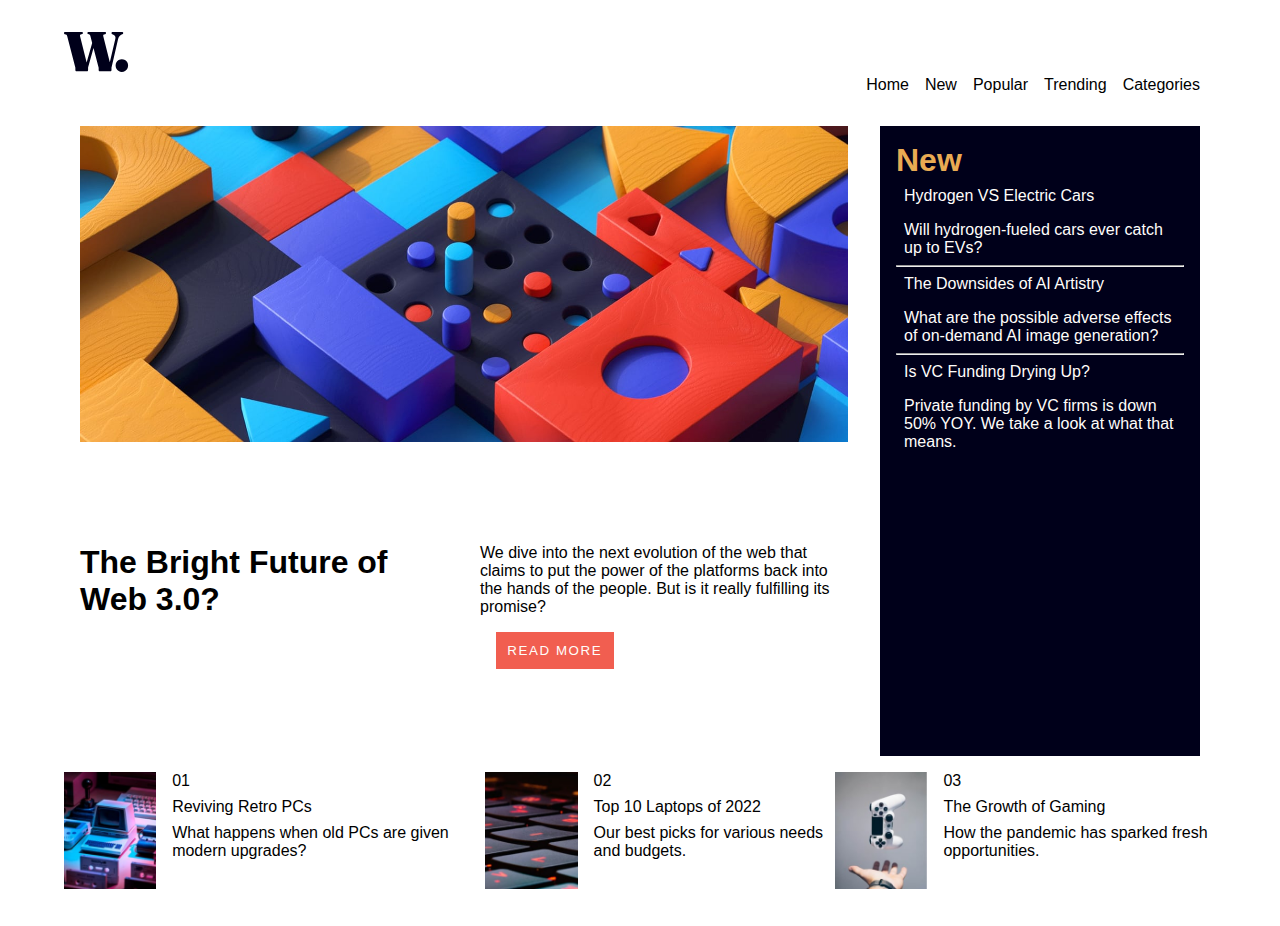
==== index.html @ 140a80dd "first" ====
<!DOCTYPE html>
<html lang="en">
<head>
  <meta charset="UTF-8">
  <meta name="viewport" content="width=device-width, initial-scale=1.0"> <!-- displays site properly based on user's device -->

  <link rel="icon" type="image/png" sizes="32x32" href="./images/favicon-32x32.png">
  
  <link rel="stylesheet" href="news.css">

  <link rel="stylesheet" href="(https://fonts.google.com/specimen/Inter)">

  <title>Frontend Mentor | News homepage</title>

</head>
<body>
<header>
  <svg width="65" height="40" xmlns="http://www.w3.org/2000/svg"><path d="M23.016 39.2c.317 0 .574-.093.77-.28.196-.187.294-.457.294-.812v-1.82c0-.448.033-.84.098-1.176.065-.336.145-.663.238-.98l5.09-18.122 4.822 18.57c.112.384.193.682.243.895l.023.099c.047.215.07.453.07.714v1.82c0 .355.098.625.294.812.196.187.453.28.77.28h10.696c.299 0 .55-.093.756-.28.205-.187.308-.457.308-.812v-1.82c0-.373.023-.705.07-.994.047-.29.135-.677.266-1.162L54.04 7.224c.299-1.25.765-2.254 1.4-3.01.635-.756 1.363-1.311 2.184-1.666l.672-.308c.336-.168.574-.331.714-.49.14-.159.21-.369.21-.63 0-.336-.117-.607-.35-.812C58.637.103 58.287 0 57.82 0h-8.904c-.467 0-.817.103-1.05.308-.233.205-.35.476-.35.812 0 .261.06.471.182.63.121.159.313.303.574.434l.616.224c1.12.41 1.871.999 2.254 1.764s.453 1.661.21 2.688l-5.535 23.486-6.477-25.81c-.133-.58-.17-1.018-.11-1.31l.026-.104c.093-.29.317-.49.672-.602l1.232-.336c.299-.112.518-.257.658-.434a.986.986 0 0 0 .21-.63c0-.355-.112-.63-.336-.826C41.468.098 41.122 0 40.656 0H24.78c-.448 0-.789.098-1.022.294-.233.196-.35.471-.35.826 0 .224.06.415.182.574.121.159.322.294.602.406l1.176.42c.261.093.462.243.602.448.14.205.294.607.462 1.204l1.751 6.742-5.553 19.475L16.128 4.48c-.147-.49-.194-.898-.14-1.223l.028-.135c.093-.345.327-.574.7-.686l1.456-.336c.504-.168.756-.504.756-1.008 0-.336-.112-.602-.336-.798C18.368.098 18.022 0 17.556 0H1.344C.896 0 .56.098.336.294.112.49 0 .756 0 1.092c0 .224.056.434.168.63.112.196.29.35.532.462l1.232.392c.355.13.625.308.812.532.187.224.345.579.476 1.064l7.84 30.408c.112.43.191.751.238.966.047.215.07.462.07.742v1.82c0 .355.103.625.308.812.205.187.467.28.784.28h10.556Zm34.804.7c1.195 0 2.263-.29 3.206-.868a6.338 6.338 0 0 0 2.24-2.338c.55-.98.826-2.04.826-3.178 0-1.157-.275-2.212-.826-3.164a6.325 6.325 0 0 0-2.24-2.282c-.943-.57-2.011-.854-3.206-.854-1.157 0-2.207.285-3.15.854a6.325 6.325 0 0 0-2.24 2.282c-.55.952-.826 2.007-.826 3.164 0 1.139.275 2.198.826 3.178.55.98 1.297 1.76 2.24 2.338.943.579 1.993.868 3.15.868Z" fill="#00001A"/></svg>
  <ul>
    <li> Home </li>
    <li> New </li>
    <li> Popular </li>
    <li> Trending </li>
    <li> Categories </li>
  </ul>
</header>

<main>
  
  <img src=".\assets\images\image-web-3-desktop.jpg" alt="image-web-3-desktop">
 
  <h1>The Bright Future of Web 3.0?</h1>

  <div class="ceneterd">
  <p>We dive into the next evolution of the web that claims to put the power of the platforms back into the hands of the people. 
  But is it really fulfilling its promise?</p>

  <button> READ MORE </button>
  </div>

  <div class="side">

  <h1>New</h1> 

  <p>Hydrogen VS Electric Cars</p>
  <p>Will hydrogen-fueled cars ever catch up to EVs?</p>
    <hr>
  <p>The Downsides of AI Artistry</p>
  <p>What are the possible adverse effects of on-demand AI image generation?</p>
  <hr>
  <p>Is VC Funding Drying Up?</p>
  <p>Private funding by VC firms is down 50% YOY. We take a look at what that means.</p>
</div>
</main>



<footer>
<ul>
  <li>
    <img src=".\assets\images\image-retro-pcs.jpg" alt="image-retro-pcs">
  <div class="footer1">
    <p>01</p>
  <p>Reviving Retro PCs</p>
  <p>What happens when old PCs are given modern upgrades?</p>
  </div> 
</li>

  <li>
    <img src="assets\images\image-top-laptops.jpg" alt="image-top-laptops">
    <div class="footer2">
    <p>02</p>
  <p>Top 10 Laptops of 2022</p>
  <p>Our best picks for various needs and budgets.</p>
    </div> 
</li>

  <li>
    <img src="assets\images\image-gaming-growth.jpg" alt="image-gaming-growth">
    <div class="footer3">
    <p>03</p>
  <p>The Growth of Gaming</p>
  <p>How the pandemic has sparked fresh opportunities.</p>
    </div> 
</li>

</ul>

</footer>

</body>
</html>
---- news.css ----
:root{
    --Soft-orange: hsl(35, 77%, 62%);
    --Soft-red: hsl(5, 85%, 63%);
    --Off-white: hsl(36, 100%, 99%);
    --Grayish-blue: hsl(233, 8%, 79%);
    --Dark-grayish-blue: hsl(236, 13%, 42%);
    --Very-dark-blue: hsl(240, 100%, 5%);
    }


    *{
        box-sizing: border-box;
        padding: 0;
        margin: 0;
        list-style-type: none;
        font-family: 'Inter', sans-serif;
    }

    body{
        max-width: 100vw;
        max-height: 100vh;
        /* display: flex;
        flex-direction: column; */
        font-size: 1rem;
        margin: 4rem;
        margin-top: 2rem;
    }

    header{
        max-height: 10vh;
    }

    header ul{
        display: flex;
        flex-direction: row;
        justify-content: flex-end;
    }

    header ul li{
       padding-right: 1rem; 
       display: flex;
        flex-direction: row;
        justify-content: flex-end;
    }

    main{
        display: grid;
        grid-template-columns: 1fr 1fr 1fr;
        height: 70vh;
        margin: 1rem;
        margin-top: 2rem;
        gap: 2rem;

    }

    main img{
        grid-column: 1/3;
        width: 60vw;
    }


    button{
        letter-spacing: 0.1rem;
        background-color:var(--Soft-red);
        color: var(--Off-white);
        border: none;
        padding: 0.7rem;
        margin: 1rem;
    }

    .side{
        grid-column: 3/4;
        grid-row: -1/-3;
        background-color: var(--Very-dark-blue);
        color: var(--Off-white);
        padding: 1rem;
    }

    .side h1{
       color: var(--Soft-orange);
    }

    .side p{
        padding: 0.5rem;
    }
   

    footer{
        margin-bottom: 0;
        max-height: 10vh;
    }

    footer ul{
        display: flex;
        flex-direction: row;

    }
    footer ul li{
        display: flex;
        flex-direction: row;
    }

    .footer1, .footer2, .footer3{
        display: flex;
        flex-direction:column;
        padding-left: 1rem;
    }

    .footer1 p:nth-child(2), .footer2 p:nth-child(2), .footer3 p:nth-child(2){
        padding-top: 0.5rem;
        padding-bottom: 0.5rem;
    }

    footer img{
        height: 13vh;
    }
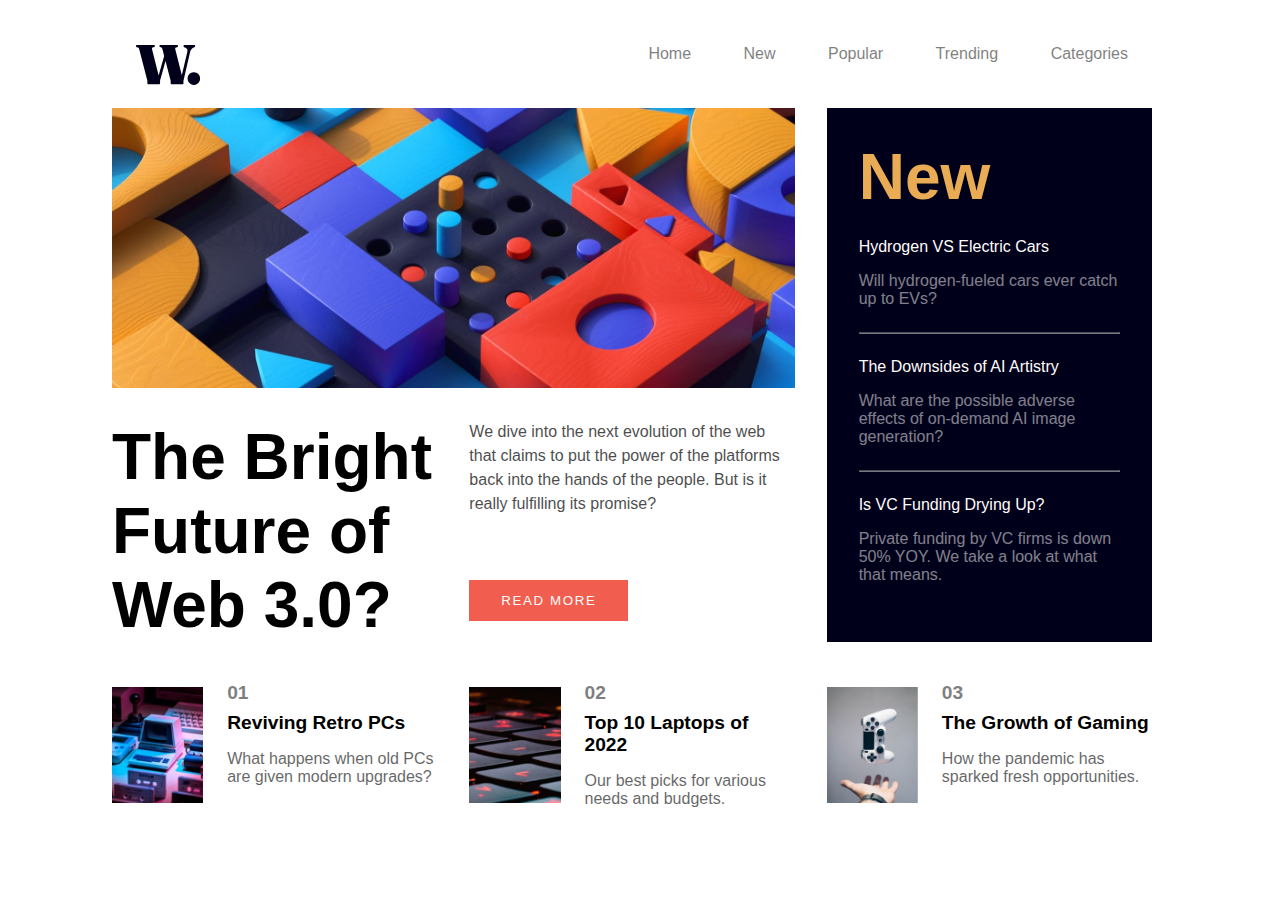
==== commit fc3b5a3d: "changing file name" ====
--- a/index.html
+++ b/index.html
@@ -14,16 +14,27 @@
 
 </head>
 <body>
-<header>
-  <svg width="65" height="40" xmlns="http://www.w3.org/2000/svg"><path d="M23.016 39.2c.317 0 .574-.093.77-.28.196-.187.294-.457.294-.812v-1.82c0-.448.033-.84.098-1.176.065-.336.145-.663.238-.98l5.09-18.122 4.822 18.57c.112.384.193.682.243.895l.023.099c.047.215.07.453.07.714v1.82c0 .355.098.625.294.812.196.187.453.28.77.28h10.696c.299 0 .55-.093.756-.28.205-.187.308-.457.308-.812v-1.82c0-.373.023-.705.07-.994.047-.29.135-.677.266-1.162L54.04 7.224c.299-1.25.765-2.254 1.4-3.01.635-.756 1.363-1.311 2.184-1.666l.672-.308c.336-.168.574-.331.714-.49.14-.159.21-.369.21-.63 0-.336-.117-.607-.35-.812C58.637.103 58.287 0 57.82 0h-8.904c-.467 0-.817.103-1.05.308-.233.205-.35.476-.35.812 0 .261.06.471.182.63.121.159.313.303.574.434l.616.224c1.12.41 1.871.999 2.254 1.764s.453 1.661.21 2.688l-5.535 23.486-6.477-25.81c-.133-.58-.17-1.018-.11-1.31l.026-.104c.093-.29.317-.49.672-.602l1.232-.336c.299-.112.518-.257.658-.434a.986.986 0 0 0 .21-.63c0-.355-.112-.63-.336-.826C41.468.098 41.122 0 40.656 0H24.78c-.448 0-.789.098-1.022.294-.233.196-.35.471-.35.826 0 .224.06.415.182.574.121.159.322.294.602.406l1.176.42c.261.093.462.243.602.448.14.205.294.607.462 1.204l1.751 6.742-5.553 19.475L16.128 4.48c-.147-.49-.194-.898-.14-1.223l.028-.135c.093-.345.327-.574.7-.686l1.456-.336c.504-.168.756-.504.756-1.008 0-.336-.112-.602-.336-.798C18.368.098 18.022 0 17.556 0H1.344C.896 0 .56.098.336.294.112.49 0 .756 0 1.092c0 .224.056.434.168.63.112.196.29.35.532.462l1.232.392c.355.13.625.308.812.532.187.224.345.579.476 1.064l7.84 30.408c.112.43.191.751.238.966.047.215.07.462.07.742v1.82c0 .355.103.625.308.812.205.187.467.28.784.28h10.556Zm34.804.7c1.195 0 2.263-.29 3.206-.868a6.338 6.338 0 0 0 2.24-2.338c.55-.98.826-2.04.826-3.178 0-1.157-.275-2.212-.826-3.164a6.325 6.325 0 0 0-2.24-2.282c-.943-.57-2.011-.854-3.206-.854-1.157 0-2.207.285-3.15.854a6.325 6.325 0 0 0-2.24 2.282c-.55.952-.826 2.007-.826 3.164 0 1.139.275 2.198.826 3.178.55.98 1.297 1.76 2.24 2.338.943.579 1.993.868 3.15.868Z" fill="#00001A"/></svg>
-  <ul>
-    <li> Home </li>
-    <li> New </li>
-    <li> Popular </li>
-    <li> Trending </li>
-    <li> Categories </li>
-  </ul>
-</header>
+  <nav>  
+    <svg width="65" height="40" xmlns="http://www.w3.org/2000/svg"><path d="M23.016 39.2c.317 0 .574-.093.77-.28.196-.187.294-.457.294-.812v-1.82c0-.448.033-.84.098-1.176.065-.336.145-.663.238-.98l5.09-18.122 4.822 18.57c.112.384.193.682.243.895l.023.099c.047.215.07.453.07.714v1.82c0 .355.098.625.294.812.196.187.453.28.77.28h10.696c.299 0 .55-.093.756-.28.205-.187.308-.457.308-.812v-1.82c0-.373.023-.705.07-.994.047-.29.135-.677.266-1.162L54.04 7.224c.299-1.25.765-2.254 1.4-3.01.635-.756 1.363-1.311 2.184-1.666l.672-.308c.336-.168.574-.331.714-.49.14-.159.21-.369.21-.63 0-.336-.117-.607-.35-.812C58.637.103 58.287 0 57.82 0h-8.904c-.467 0-.817.103-1.05.308-.233.205-.35.476-.35.812 0 .261.06.471.182.63.121.159.313.303.574.434l.616.224c1.12.41 1.871.999 2.254 1.764s.453 1.661.21 2.688l-5.535 23.486-6.477-25.81c-.133-.58-.17-1.018-.11-1.31l.026-.104c.093-.29.317-.49.672-.602l1.232-.336c.299-.112.518-.257.658-.434a.986.986 0 0 0 .21-.63c0-.355-.112-.63-.336-.826C41.468.098 41.122 0 40.656 0H24.78c-.448 0-.789.098-1.022.294-.233.196-.35.471-.35.826 0 .224.06.415.182.574.121.159.322.294.602.406l1.176.42c.261.093.462.243.602.448.14.205.294.607.462 1.204l1.751 6.742-5.553 19.475L16.128 4.48c-.147-.49-.194-.898-.14-1.223l.028-.135c.093-.345.327-.574.7-.686l1.456-.336c.504-.168.756-.504.756-1.008 0-.336-.112-.602-.336-.798C18.368.098 18.022 0 17.556 0H1.344C.896 0 .56.098.336.294.112.49 0 .756 0 1.092c0 .224.056.434.168.63.112.196.29.35.532.462l1.232.392c.355.13.625.308.812.532.187.224.345.579.476 1.064l7.84 30.408c.112.43.191.751.238.966.047.215.07.462.07.742v1.82c0 .355.103.625.308.812.205.187.467.28.784.28h10.556Zm34.804.7c1.195 0 2.263-.29 3.206-.868a6.338 6.338 0 0 0 2.24-2.338c.55-.98.826-2.04.826-3.178 0-1.157-.275-2.212-.826-3.164a6.325 6.325 0 0 0-2.24-2.282c-.943-.57-2.011-.854-3.206-.854-1.157 0-2.207.285-3.15.854a6.325 6.325 0 0 0-2.24 2.282c-.55.952-.826 2.007-.826 3.164 0 1.139.275 2.198.826 3.178.55.98 1.297 1.76 2.24 2.338.943.579 1.993.868 3.15.868Z" fill="#00001A"/></svg>
+         <ul>
+           <li> Home </li>
+           <li> New </li>
+           <li> Popular </li>
+           <li> Trending </li>
+           <li> Categories </li>
+         </ul>
+     <svg width="40" height="17" xmlns="http://www.w3.org/2000/svg"><g fill="#00001A" fill-rule="evenodd"><path d="M0 0h40v3H0zM0 7h40v3H0zM0 14h40v3H0z"/><path d="M0 0h40v3H0z"/></g></svg>
+ </nav>
+ <div class="mob-view">
+     <svg width="32" height="31" xmlns="http://www.w3.org/2000/svg"><g fill="#00001A" fill-rule="evenodd"><path d="m2.919.297 28.284 28.284-2.122 2.122L.797 2.419z"/><path d="M.797 28.581 29.081.297l2.122 2.122L2.919 30.703z"/></g></svg>
+     <ul>
+         <li> Home </li>
+         <li> New </li>
+         <li> Popular </li>
+         <li> Trending </li>
+         <li> Categories </li>
+       </ul>
+ </div>
 
 <main>
   
@@ -31,62 +42,62 @@
  
   <h1>The Bright Future of Web 3.0?</h1>
 
-  <div class="ceneterd">
+  <div class="centered">
   <p>We dive into the next evolution of the web that claims to put the power of the platforms back into the hands of the people. 
   But is it really fulfilling its promise?</p>
 
   <button> READ MORE </button>
   </div>
 
-  <div class="side">
+<div class="side">
 
-  <h1>New</h1> 
+    <h1>New</h1> 
 
-  <p>Hydrogen VS Electric Cars</p>
-  <p>Will hydrogen-fueled cars ever catch up to EVs?</p>
+    <p>Hydrogen VS Electric Cars</p>
+    <p>Will hydrogen-fueled cars ever catch up to EVs?</p>
+    
     <hr>
-  <p>The Downsides of AI Artistry</p>
-  <p>What are the possible adverse effects of on-demand AI image generation?</p>
-  <hr>
-  <p>Is VC Funding Drying Up?</p>
-  <p>Private funding by VC firms is down 50% YOY. We take a look at what that means.</p>
+
+    <p>The Downsides of AI Artistry</p>
+    <p>What are the possible adverse effects of on-demand AI image generation?</p>
+  
+    <hr>
+
+    <p>Is VC Funding Drying Up?</p>
+    <p>Private funding by VC firms is down 50% YOY. We take a look at what that means.</p>
 </div>
-</main>
 
 
-
-<footer>
-<ul>
-  <li>
+<div class="last">
     <img src=".\assets\images\image-retro-pcs.jpg" alt="image-retro-pcs">
-  <div class="footer1">
+  <div class="lower1">
     <p>01</p>
   <p>Reviving Retro PCs</p>
   <p>What happens when old PCs are given modern upgrades?</p>
   </div> 
-</li>
+</div>
 
-  <li>
+<div class="last">
     <img src="assets\images\image-top-laptops.jpg" alt="image-top-laptops">
-    <div class="footer2">
+    <div class="lower2">
     <p>02</p>
   <p>Top 10 Laptops of 2022</p>
   <p>Our best picks for various needs and budgets.</p>
     </div> 
-</li>
+  </div>
 
-  <li>
+  <div class="last">
     <img src="assets\images\image-gaming-growth.jpg" alt="image-gaming-growth">
-    <div class="footer3">
+    <div class="lower3">
     <p>03</p>
   <p>The Growth of Gaming</p>
   <p>How the pandemic has sparked fresh opportunities.</p>
     </div> 
-</li>
+  </div>
 
-</ul>
 
-</footer>
+
+</main>
 
 </body>
 </html>--- a/news.css
+++ b/news.css
@@ -18,100 +18,230 @@
     }
 
     body{
-        max-width: 100vw;
-        max-height: 100vh;
-        /* display: flex;
-        flex-direction: column; */
+        max-width: 90vw;
+        max-height: 80vh;
         font-size: 1rem;
-        margin: 4rem;
-        margin-top: 2rem;
-    }
-
-    header{
-        max-height: 10vh;
-    }
-
-    header ul{
+        padding: 0rem 0 0 7rem;
         display: flex;
-        flex-direction: row;
-        justify-content: flex-end;
-    }
-
-    header ul li{
-       padding-right: 1rem; 
-       display: flex;
-        flex-direction: row;
-        justify-content: flex-end;
+        flex-direction: column;
+        align-items: center;
+        justify-content: center;
+    }
+
+    nav{
+        position: absolute;
+        display: flex;
+        width: 90vw;
+        padding: 0rem 5rem; 
+        top:5vh;
+
+    }
+
+    nav ul{
+        position: absolute;
+        right: 5rem;
+    }
+    nav ul li{
+        display: inline-block;
+        padding-left: 3rem;
+        opacity: 50%;
+    }
+
+
+    nav svg:last-child{
+        visibility: hidden;
+    }
+
+    .mob-view{
+        visibility: hidden;
+    }
+
+    nav ul li:hover{
+        color: var(--Soft-red);
+        cursor: pointer;
     }
 
     main{
         display: grid;
         grid-template-columns: 1fr 1fr 1fr;
-        height: 70vh;
-        margin: 1rem;
-        margin-top: 2rem;
+        grid-template-rows: 1fr 1fr 1fr;
+        max-height: 70vh;
         gap: 2rem;
-
     }
 
     main img{
         grid-column: 1/3;
-        width: 60vw;
-    }
-
+        grid-row: 1/2;
+        width: 100%;
+        height: 100%;
+        object-fit: contain;
+    }
+
+    main h1{
+        font-size: 4rem;
+    }
+    .centered p{
+        opacity: 70%;
+        padding-bottom: 2rem;
+        line-height: 1.5rem;
+    }
 
     button{
         letter-spacing: 0.1rem;
         background-color:var(--Soft-red);
         color: var(--Off-white);
         border: none;
-        padding: 0.7rem;
-        margin: 1rem;
+        padding: 0.8rem 2rem;
+        margin-top: 2rem;
+    }
+    button:hover{
+        cursor: pointer;
+        color: var(--Off-white);
+        background-color: var(--Very-dark-blue);
     }
 
     .side{
         grid-column: 3/4;
-        grid-row: -1/-3;
+        grid-row: -2/-4;
         background-color: var(--Very-dark-blue);
         color: var(--Off-white);
-        padding: 1rem;
+        padding: 2rem;
+         
     }
 
     .side h1{
        color: var(--Soft-orange);
     }
 
-    .side p{
-        padding: 0.5rem;
-    }
-   
-
-    footer{
-        margin-bottom: 0;
-        max-height: 10vh;
-    }
-
-    footer ul{
+    .side hr{
+        opacity: 50%;
+    }
+
+    .side p:nth-child(3n){
+        opacity: 50%;
+        padding-bottom: 1.5rem;
+    }
+
+    .side p:nth-child(3n-1){
+        padding-top: 1.5rem;
+        padding-bottom: 1rem;
+    } 
+
+    .side p:nth-child(3n-1):hover{
+        cursor: pointer;
+        color: var(--Soft-orange);
+    }
+
+    .lower1 p:nth-child(2), .lower2 p:nth-child(2), .lower3 p:nth-child(2){
+        padding-top: 0.5rem;
+        padding-bottom: 0.5rem;
+        font-size: larger;
+        font-weight: bold;
+    }
+
+    .lower1 p:nth-child(2):hover, .lower2 p:nth-child(2):hover, .lower3 p:nth-child(2):hover{
+        cursor: pointer;
+        color: var(--Soft-red);
+    }
+
+    .lower1 p:first-child, .lower2 p:first-child, .lower3 p:first-child{
+        padding-top: 0.5rem;
+        font-size: larger;
+        font-weight: bold;
+        opacity: 50%;
+    }
+
+    .lower1 p:last-child, .lower2 p:last-child, .lower3 p:last-child{
+        padding-top: 0.5rem;
+        padding-bottom: 0.5rem;
+        opacity: 60%;
+    }
+
+    .last img{
+        padding-right: 1.5rem;
+        width: 9vw;
+    }
+
+    .last{
         display: flex;
         flex-direction: row;
-
-    }
-    footer ul li{
-        display: flex;
-        flex-direction: row;
-    }
-
-    .footer1, .footer2, .footer3{
-        display: flex;
-        flex-direction:column;
-        padding-left: 1rem;
-    }
-
-    .footer1 p:nth-child(2), .footer2 p:nth-child(2), .footer3 p:nth-child(2){
-        padding-top: 0.5rem;
-        padding-bottom: 0.5rem;
-    }
-
-    footer img{
-        height: 13vh;
+    }
+
+
+    @media screen and (max-width: 375px) {
+        body{
+            display: flex;
+            flex-direction: column;
+            max-width: 100vw;
+            max-height: 100vh;
+            align-items: center;
+            justify-content: center;
+        }
+      
+        main{
+            display: flex;
+            flex-direction: column;         
+            height: 100vh;
+            width: 90vw;
+            margin-top: 5rem;
+        }
+
+   
+        nav{
+            position: fixed;
+            background-color: var(--Off-white);
+            top: 1rem;
+            
+        }
+        nav ul{
+            visibility: hidden;
+        }
+
+        nav svg:last-child{
+            visibility: visible;
+            position: absolute;
+            right: 1rem;
+        }   
+
+        nav svg:first-child{
+            position: absolute;
+            left: 1rem;
+        }   
+        
+        nav svg:last-child:hover .mob-view{
+            visibility: visible;
+        }
+        
+        .mob-view {
+            position:absolute;
+            height: 100vh;
+            width: 70vw;
+            background-color: var(--Off-white);
+            right: 0;
+            top: 0;
+            padding: 1rem 0rem;
+            visibility: hidden;
+        }
+
+        .mob-view svg{
+            position: absolute;
+            top: 2%;
+            right: 4%;
+        }     
+
+        .mob-view ul li{
+            display: flex;
+            flex-direction: column;
+            align-items: flex-start;
+            padding-top: 1rem;
+            padding-bottom: 0.5rem;   
+        }
+
+        .mob-view ul li:first-child{
+            padding-top: 7rem;
+        }
+
+       
+    
+      
     }